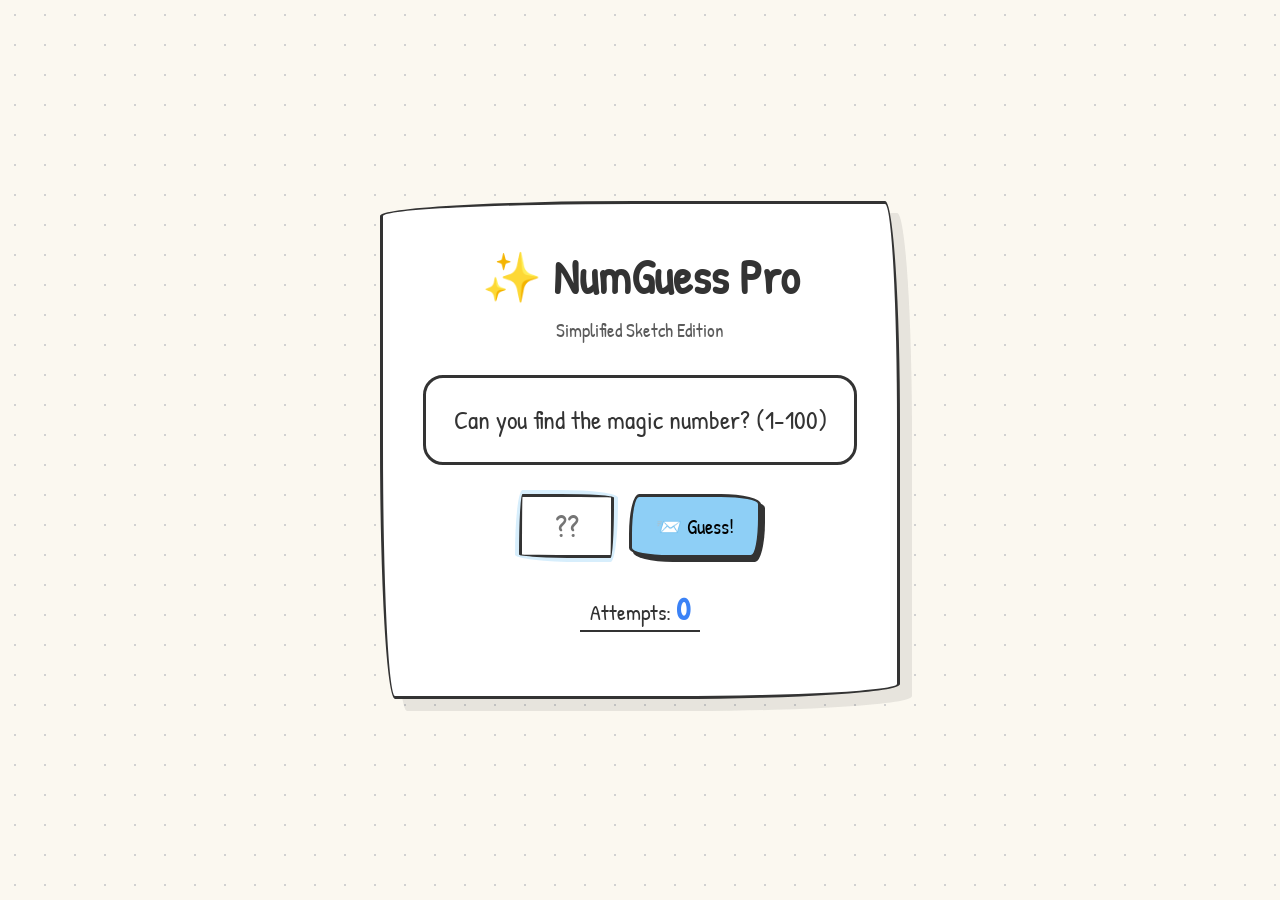
==== numguess-game/guess.html @ fb6cc4a1 "add the game files" ====
<!DOCTYPE html>
<html lang="en">
<head>
  <meta charset="UTF-8" />
  <meta name="viewport" content="width=device-width, initial-scale=1.0" />
  <title>Guess the Number</title>

  <link rel="preconnect" href="https://fonts.googleapis.com">
  <link rel="preconnect" href="https://fonts.gstatic.com" crossorigin>
  <link href="https://fonts.googleapis.com/css2?family=Patrick+Hand&display=swap" rel="stylesheet">

  <link rel="stylesheet" href="guess.css">
</head>
<body>
  <div class="canvas">
    <div class="game-container">
      <div id="celebration" class="celebration hidden" aria-hidden="true"></div>
      <header>
        <h1 class="sketch-title">✨ NumGuess Pro</h1>
        <p class="sketch-subtitle">Simplified Sketch Edition</p>
      </header>

      <main>
        <div id="messageArea" class="message-area">
          Can you find the magic number? (1-100)
        </div>

        <form id="guessForm" class="input-section">
          <input
            id="guessInput"
            type="number"
            min="1"
            max="100"
            placeholder="??"
            autocomplete="off"
          />
          <button type="submit" class="sketch-btn primary">📨 Guess!</button>
        </form>

        <div id="restartWrapper" class="restart-wrapper hidden">
          <button id="playAgainBtn" class="sketch-btn primary full-btn">🔄 Play New Game!</button>
        </div>

        <div class="stats-section">
          <p class="attempts-label">
            Attempts: <span id="attemptsCount">0</span>
          </p>
        </div>

        <div id="historySection" class="history-section hidden">
          <div class="history-title">🕘 Previous Guesses</div>
          <div id="historyList" class="history-list"></div>
        </div>

        <footer id="footerArea">
          <button id="giveUpBtn" class="sketch-btn secondary hidden">🔄 Give up & Restart</button>
        </footer>
      </main>
    </div>
  </div>

  <script src="guess.js"></script>
</body>
</html>
---- numguess-game/guess.css ----
* {
    box-sizing: border-box;
    margin: 0;
    padding: 0;
}

body {
    font-family: 'Patrick Hand', cursive;
    background-color: #FBF8F0;
    color: #333333;
    display: flex;
    justify-content: center;
    align-items: center;
    min-height: 100vh;
    background-image: radial-gradient(#d1d1d1 1px, transparent 1px);
    background-size: 30px 30px;
    padding: 20px;
}

.canvas {
    width: 100%;
    max-width: 520px;
}

.game-container {
    background-color: #fff;
    padding: 40px;
    border: 3px solid #333333;
    border-radius: 255px 15px 225px 15px / 15px 225px 15px 255px;
    box-shadow: 12px 12px 0 rgba(51, 51, 51, 0.1);
    text-align: center;
    transition: transform 0.3s ease;
    position: relative;
    overflow: hidden;
}

.game-container.win {
    transform: scale(1.04);
}

.sketch-title {
    font-size: 3rem;
    margin-bottom: 0.5rem;
}

.sketch-subtitle {
    font-size: 1.2rem;
    margin-bottom: 2rem;
    opacity: 0.8;
}

.message-area {
    min-height: 90px;
    font-size: 1.6rem;
    margin-bottom: 1.8rem;
    padding: 18px;
    border: 3px solid #333333;
    border-radius: 20px;
    display: flex;
    align-items: center;
    justify-content: center;
    line-height: 1.4;
    transition: all 0.3s ease;
}

.message-area.very-hot {
    background-color: #fecaca;
    animation: hot-wiggle 0.8s ease-in-out infinite;
}
.message-area.hot { background-color: #fed7aa; }
.message-area.warm { background-color: #fef3c7; }
.message-area.cold { background-color: #dbeafe; }
.message-area.correct {
    background-color: #bbf7d0;
    transform: scale(1.03);
    animation: win-pop 0.75s ease;
}

.input-section {
    display: flex;
    gap: 15px;
    justify-content: center;
    margin-bottom: 1.8rem;
    flex-wrap: wrap;
}

input[type="number"] {
    width: 95px;
    height: 64px;
    font-family: inherit;
    font-size: 2rem;
    padding: 10px;
    border: 3px solid #333333;
    border-radius: 15px 225px 15px 255px / 255px 15px 225px 15px;
    text-align: center;
    outline: none;
    background: white;
}

input[type="number"]:focus {
    box-shadow: 0 0 0 4px rgba(142, 207, 246, 0.35);
}

.sketch-btn {
    font-family: inherit;
    font-size: 1.3rem;
    padding: 12px 24px;
    cursor: pointer;
    border: 3px solid #333333;
    border-radius: 10px 40px 10px 40px / 40px 10px 40px 10px;
    display: inline-flex;
    align-items: center;
    justify-content: center;
    gap: 8px;
    outline: none;
    transition: transform 0.15s ease, box-shadow 0.15s ease, background-color 0.2s ease;
    box-shadow: 4px 4px 0 #333333;
}

.sketch-btn:hover {
    transform: translateY(-2px);
}

.sketch-btn:active {
    transform: translate(2px, 2px);
    box-shadow: 2px 2px 0 #333333;
}

.primary {
    background-color: #8ECFF6;
}

.secondary {
    background-color: #f0f0f0;
    margin-top: 12px;
}

.full-btn {
    width: 100%;
}

.stats-section {
    font-size: 1.4rem;
    margin-bottom: 1.5rem;
}

.attempts-label {
    display: inline-block;
    border-bottom: 2px solid #333333;
    padding: 0 10px;
}

#attemptsCount {
    font-size: 2rem;
    color: #3b82f6;
    font-weight: bold;
}

.history-section {
    margin-top: 1.2rem;
    padding-top: 1rem;
    border-top: 2px dashed #d1d5db;
}

.history-title {
    font-size: 1.2rem;
    color: #666;
    margin-bottom: 12px;
    text-align: left;
}

.history-list {
    display: flex;
    flex-wrap: wrap;
    gap: 10px;
    max-height: 160px;
    overflow-y: auto;
    padding: 12px;
    border: 2px dashed #333333;
    border-radius: 15px;
    background-color: #f9fafb;
}

.history-item {
    width: 48px;
    height: 48px;
    display: flex;
    align-items: center;
    justify-content: center;
    font-size: 1.2rem;
    font-weight: bold;
    border: 2px solid #333333;
    border-radius: 14px;
    transition: transform 0.2s ease;
}

.history-item:hover {
    transform: scale(1.08);
}

.history-item.very-hot { background-color: #fecaca; }
.history-item.hot { background-color: #fed7aa; }
.history-item.warm { background-color: #fef3c7; }
.history-item.cold { background-color: #dbeafe; }
.history-item.correct { background-color: #bbf7d0; }

.celebration {
    position: absolute;
    inset: 0;
    pointer-events: none;
    overflow: hidden;
}

.confetti {
    position: absolute;
    top: -10%;
    width: 14px;
    height: 24px;
    border-radius: 999px;
    opacity: 0;
    animation: confetti-fall 1.8s ease-out forwards;
}

.confetti:nth-child(4n) {
    width: 18px;
    height: 18px;
    border-radius: 4px;
}

.hidden {
    display: none;
}

@keyframes wiggle {
    0%, 100% { transform: rotate(-1deg); }
    50% { transform: rotate(1deg); }
}

@keyframes hot-wiggle {
    0%, 100% { transform: rotate(0deg); }
    25% { transform: rotate(-1.4deg); }
    50% { transform: rotate(1.4deg); }
    75% { transform: rotate(-0.9deg); }
}

@keyframes win-pop {
    0% { transform: scale(0.92); }
    55% { transform: scale(1.08); }
    100% { transform: scale(1.03); }
}

@keyframes confetti-fall {
    0% {
        opacity: 0;
        transform: translateY(0) rotate(0deg);
    }
    10% {
        opacity: 1;
    }
    100% {
        opacity: 0;
        transform: translateY(380px) rotate(540deg);
    }
}

input::-webkit-outer-spin-button,
input::-webkit-inner-spin-button {
    -webkit-appearance: none;
    margin: 0;
}

input[type=number] {
    -moz-appearance: textfield;
}
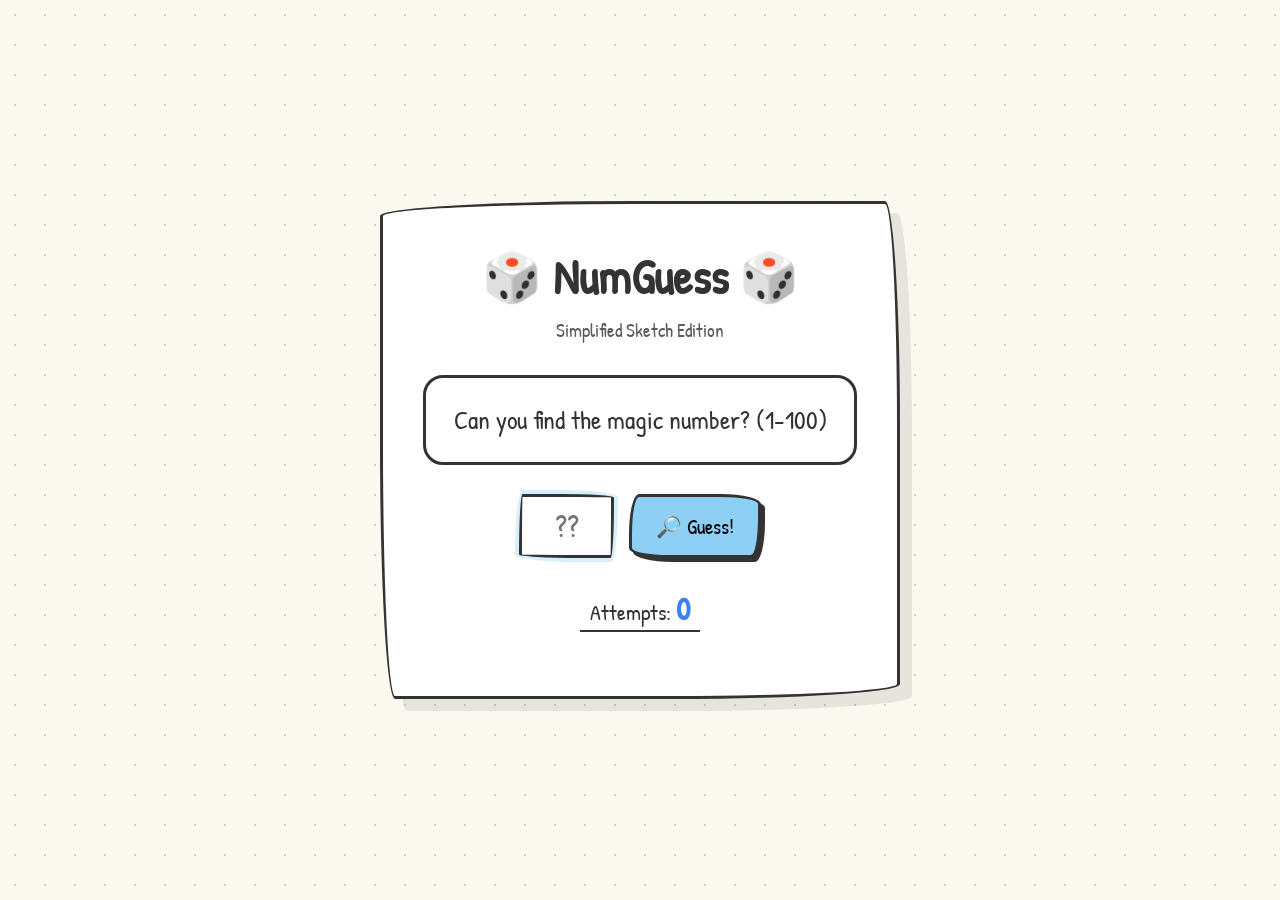
==== commit 3c9d763d: "Emoji changed" ====
--- a/numguess-game/guess.html
+++ b/numguess-game/guess.html
@@ -16,7 +16,7 @@
     <div class="game-container">
       <div id="celebration" class="celebration hidden" aria-hidden="true"></div>
       <header>
-        <h1 class="sketch-title">✨ NumGuess Pro</h1>
+        <h1 class="sketch-title">🎲 NumGuess 🎲</h1>
         <p class="sketch-subtitle">Simplified Sketch Edition</p>
       </header>
 
@@ -34,7 +34,7 @@
             placeholder="??"
             autocomplete="off"
           />
-          <button type="submit" class="sketch-btn primary">📨 Guess!</button>
+          <button type="submit" class="sketch-btn primary">🔎 Guess!</button>
         </form>
 
         <div id="restartWrapper" class="restart-wrapper hidden">
@@ -48,7 +48,7 @@
         </div>
 
         <div id="historySection" class="history-section hidden">
-          <div class="history-title">🕘 Previous Guesses</div>
+          <div class="history-title">🕒 Previous Guesses</div>
           <div id="historyList" class="history-list"></div>
         </div>
 
